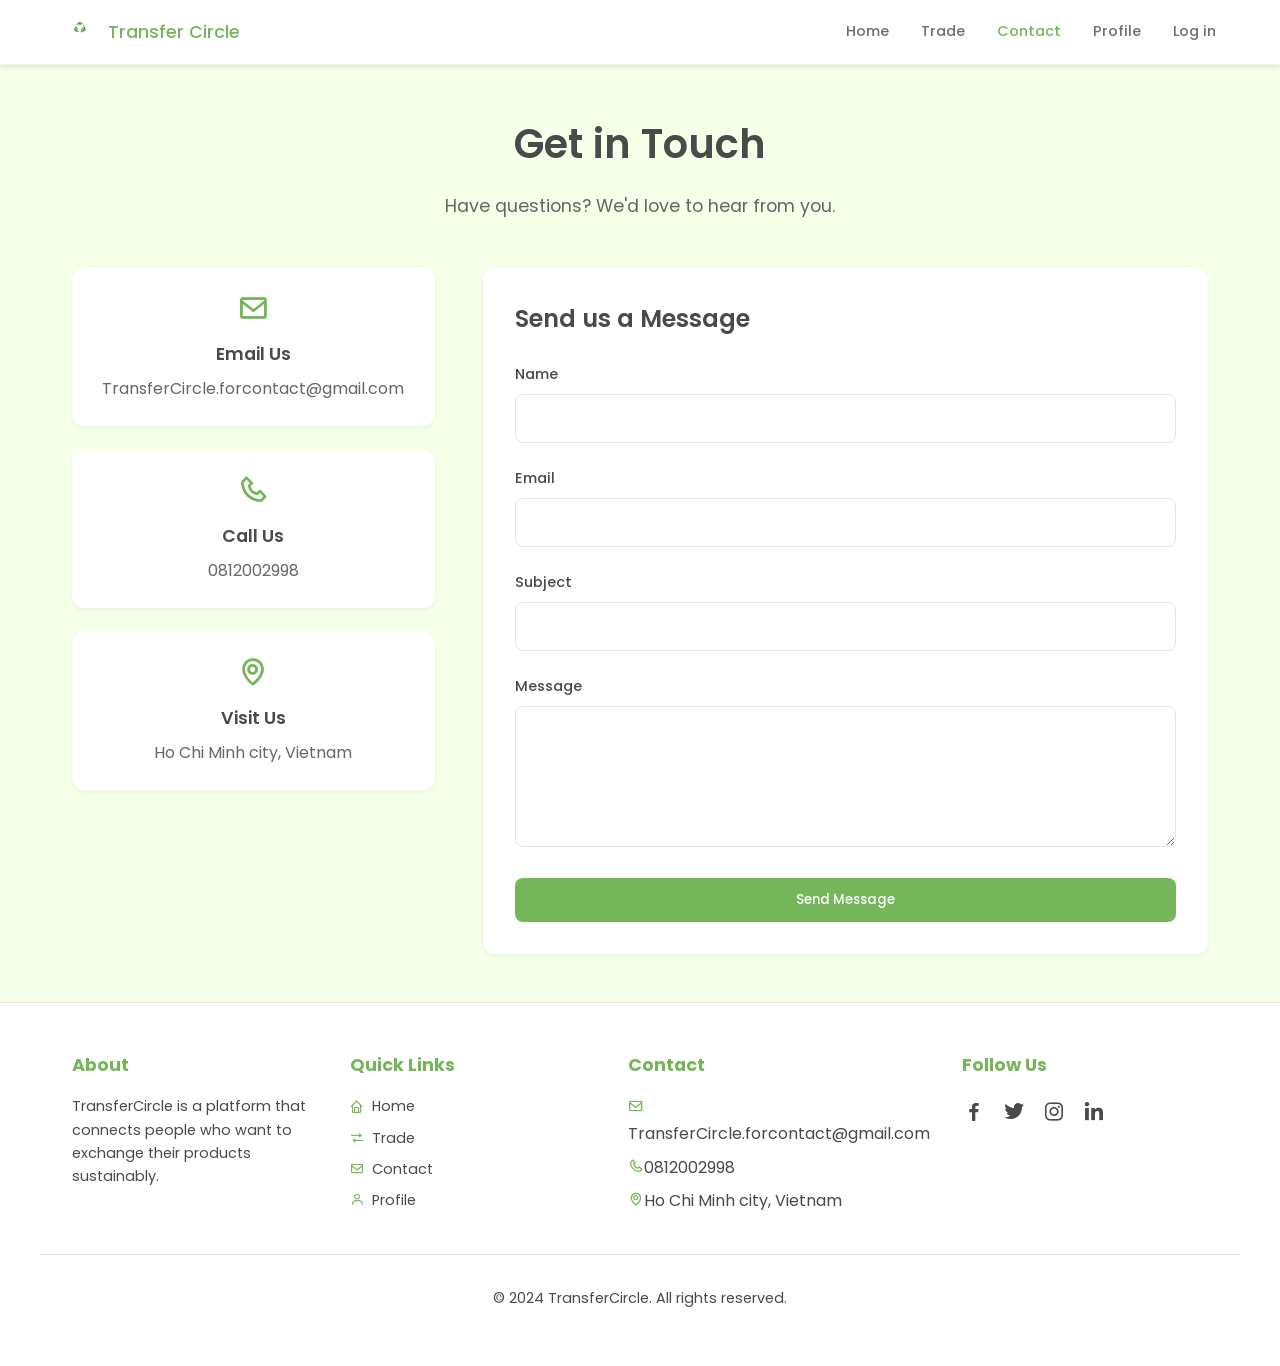
==== Main/Contact/Contact.html @ e730a710 "Add files via upload" ====
<!DOCTYPE html>
<html lang="en">
<head>
    <meta charset="UTF-8">
    <meta name="viewport" content="width=device-width, initial-scale=1.0">
    <title>Contact - TransferCircle</title>
    <link rel="stylesheet" href="Contact.css">
    <link href='https://unpkg.com/boxicons@2.1.4/css/boxicons.min.css' rel='stylesheet'>
    <link rel="preconnect" href="https://fonts.googleapis.com">
    <link rel="preconnect" href="https://fonts.gstatic.com" crossorigin>
    <link href="https://fonts.googleapis.com/css2?family=Poppins:wght@300;400;500;600;700&display=swap" rel="stylesheet">
    <link rel="icon" type="image/png" href="../Image/logo.png">
    <link rel="icon" type="image/png" href="../Image/Green Organic Illustrative Zero Waste Recycle logo 1.png">
</head>
<body>
    <div class="container">
        <header>
            <a href="../MainPage/Main.html" class="logo">
                <img src="../Image/Green Organic Illustrative Zero Waste Recycle logo 1.png" alt="Logo" class="logo-img">
                <span>Transfer Circle</span>
            </a>
            <nav class="navbar">
                <a href="../MainPage/Main.html">Home</a>
                <a href="../Trade/Trade.html">Trade</a>
                <a href="Contact.html" class="active">Contact</a>
                <a href="../Profile/Profile.html">Profile</a>
                <a href="../Login/Login.html">Log in</a>
            </nav>
        </header>

        <main class="contact-content">
            <section class="contact-header">
                <h1>Get in Touch</h1>
                <p>Have questions? We'd love to hear from you.</p>
            </section>

            <div class="contact-container">
                <section class="contact-info">
                    <div class="info-card">
                        <i class='bx bx-envelope'></i>
                        <h3>Email Us</h3>
                        <p>TransferCircle.forcontact@gmail.com</p>
                    </div>
                    <div class="info-card">
                        <i class='bx bx-phone'></i>
                        <h3>Call Us</h3>
                        <p>0812002998</p>
                    </div>
                    <div class="info-card">
                        <i class='bx bx-map'></i>
                        <h3>Visit Us</h3>
                        <p>Ho Chi Minh city, Vietnam</p>
                    </div>
                </section>

                <section class="contact-form">
                    <h2>Send us a Message</h2>
                    <form id="contactForm">
                        <div class="form-group">
                            <label for="name">Name</label>
                            <input type="text" id="name" name="name" required>
                        </div>
                        <div class="form-group">
                            <label for="email">Email</label>
                            <input type="email" id="email" name="email" required>
                        </div>
                        <div class="form-group">
                            <label for="subject">Subject</label>
                            <input type="text" id="subject" name="subject" required>
                        </div>
                        <div class="form-group">
                            <label for="message">Message</label>
                            <textarea id="message" name="message" rows="5" required></textarea>
                        </div>
                        <button type="submit" class="submit-btn">Send Message</button>
                    </form>
                </section>
            </div>
        </main>

        <footer>
            <div class="footer-content">
                <div class="footer-section">
                    <h3>About</h3>
                    <p>TransferCircle is a platform that connects people who want to exchange their products sustainably.</p>
                </div>
                <div class="footer-section">
                    <h3>Quick Links</h3>
                    <ul>
                        <li><a href="../MainPage/Main.html"><i class='bx bx-home'></i>Home</a></li>
                        <li><a href="../Trade/Trade.html"><i class='bx bx-transfer'></i>Trade</a></li>
                        <li><a href="Contact.html"><i class='bx bx-envelope'></i>Contact</a></li>
                        <li><a href="../Profile/Profile.html"><i class='bx bx-user'></i>Profile</a></li>
                    </ul>
                </div>
                <div class="footer-section" id="contact-info">
                    <h3>Contact</h3>
                    <ul>
                        <li><i class='bx bx-envelope'></i>TransferCircle.forcontact@gmail.com</li>
                        <li><i class='bx bx-phone'></i>0812002998</li>
                        <li><i class='bx bx-map'></i>Ho Chi Minh city, Vietnam</li>
                    </ul>
                </div>
                <div class="footer-section">
                    <h3>Follow Us</h3>
                    <div class="social-icons">
                        <a href="#"><i class='bx bxl-facebook'></i></a>
                        <a href="#"><i class='bx bxl-twitter'></i></a>
                        <a href="#"><i class='bx bxl-instagram'></i></a>
                        <a href="#"><i class='bx bxl-linkedin'></i></a>
                    </div>
                </div>
            </div>
            <div class="footer-bottom">
                <p>&copy; 2024 TransferCircle. All rights reserved.</p>
            </div>
        </footer>
    </div>

    <script>
        // Header scroll behavior
        let lastScroll = 0;
        const header = document.querySelector('header');

        window.addEventListener('scroll', () => {
            const currentScroll = window.pageYOffset;
            if (currentScroll > lastScroll) {
                header.classList.add('header--hidden');
            } else {
                header.classList.remove('header--hidden');
            }
            lastScroll = currentScroll;
        });

        // Form handling
        const contactForm = document.getElementById('contactForm');

        contactForm.addEventListener('submit', async (event) => {
            event.preventDefault();

            const formData = {
                name: document.getElementById('name').value,
                email: document.getElementById('email').value,
                subject: document.getElementById('subject').value,
                message: document.getElementById('message').value
            };

            try {
                const response = await fetch('http://127.0.0.1:5000/api/contact', {
                    method: 'POST',
                    headers: {
                        'Content-Type': 'application/json',
                    },
                    body: JSON.stringify(formData),
                });

                const result = await response.json();

                if (response.ok) {
                    alert('Message sent successfully!\n' + result.message);
                    contactForm.reset();
                } else {
                    alert('Failed to send message: \n' + (result.message || 'Unknown error'));
                }
            } catch (error) {
                console.error('Error submitting contact form:', error);
                alert('An error occurred while sending the message. Please try again later.');
            }
        });
    </script>
</body>
</html>
---- Main/Contact/Contact.css ----
* {
    margin: 0;
    padding: 0;
    box-sizing: border-box;
    font-family: 'Poppins', sans-serif;
}

:root {
    --primary-color: #76B65B;
    --secondary-color: #9FD485;
    --background-color: #F6FFE8;
    --text-color: #4A4A4A;
    --card-background: #FFFFFF;
}

body {
    background-color: var(--background-color);
    color: var(--text-color);
    line-height: 1.6;
}

/* Header Styles */
header {
    display: flex;
    justify-content: space-between;
    align-items: center;
    padding: 1rem 5%;
    background-color: var(--card-background);
    border-bottom: 1px solid rgba(0, 0, 0, 0.05);
    position: fixed;
    top: 0;
    left: 0;
    right: 0;
    z-index: 1000;
    box-shadow: 0 2px 4px rgba(0, 0, 0, 0.1);
    transition: transform 0.3s ease;
}

.header--hidden {
    transform: translateY(-100%);
}

.logo {
    display: flex;
    align-items: center;
    gap: 0.75rem;
    text-decoration: none;
}

.logo-img {
    width: 32px;
    height: 32px;
    object-fit: contain;
}

.logo span {
    color: var(--primary-color);
    font-size: 1.1rem;
    font-weight: 500;
}

.navbar {
    display: flex;
    gap: 2rem;
    align-items: center;
}

.navbar a {
    text-decoration: none;
    color: var(--text-color);
    font-weight: 500;
    font-size: 0.9rem;
    transition: all 0.3s ease;
    opacity: 0.8;
}

.navbar a:hover,
.navbar a.active {
    color: var(--primary-color);
    opacity: 1;
}

/* Contact Content Styles */
.contact-content {
    max-width: 1200px;
    margin: 7rem auto 3rem;
    padding: 0 2rem;
}

.contact-header {
    text-align: center;
    margin-bottom: 3rem;
    animation: fadeInUp 0.8s ease forwards;
}

.contact-header h1 {
    font-size: 2.5rem;
    font-weight: 600;
    color: var(--text-color);
    margin-bottom: 1rem;
}

.contact-header p {
    font-size: 1.1rem;
    color: #666;
}

.contact-container {
    display: grid;
    grid-template-columns: 1fr 2fr;
    gap: 3rem;
}

.contact-info {
    display: flex;
    flex-direction: column;
    gap: 1.5rem;
}

.info-card {
    background-color: var(--card-background);
    padding: 1.5rem;
    border-radius: 12px;
    box-shadow: 0 2px 4px rgba(0, 0, 0, 0.05);
    text-align: center;
    animation: scaleIn 0.6s ease forwards;
    opacity: 0;
    transition: all 0.3s ease;
}

.info-card:nth-child(1) { animation-delay: 0.2s; }
.info-card:nth-child(2) { animation-delay: 0.4s; }
.info-card:nth-child(3) { animation-delay: 0.6s; }

.info-card i {
    font-size: 2rem;
    color: var(--primary-color);
    margin-bottom: 1rem;
    transition: transform 0.3s ease;
}

.info-card:hover {
    transform: translateY(-5px);
    box-shadow: 0 8px 24px rgba(0, 0, 0, 0.1);
}

.info-card:hover i {
    transform: scale(1.2);
}

.info-card h3 {
    font-size: 1.1rem;
    font-weight: 600;
    color: var(--text-color);
    margin-bottom: 0.5rem;
}

.info-card p {
    color: #666;
}

.contact-form {
    background-color: var(--card-background);
    padding: 2rem;
    border-radius: 12px;
    box-shadow: 0 2px 4px rgba(0, 0, 0, 0.05);
    animation: slideInLeft 0.8s ease forwards;
}

.contact-form h2 {
    font-size: 1.5rem;
    font-weight: 600;
    color: var(--text-color);
    margin-bottom: 1.5rem;
}

.form-group {
    margin-bottom: 1.5rem;
}

.form-group label {
    display: block;
    font-size: 0.9rem;
    font-weight: 500;
    color: var(--text-color);
    margin-bottom: 0.5rem;
}

.form-group input,
.form-group textarea {
    width: 100%;
    padding: 0.75rem;
    border: 1px solid #E5E5E5;
    border-radius: 8px;
    font-size: 0.95rem;
    color: var(--text-color);
    transition: all 0.3s ease;
}

.form-group input:focus,
.form-group textarea:focus {
    outline: none;
    border-color: var(--primary-color);
    transform: translateY(-2px);
    box-shadow: 0 4px 12px rgba(118, 182, 91, 0.1);
}

.submit-btn {
    background-color: var(--primary-color);
    color: white;
    border: none;
    padding: 0.75rem 1.5rem;
    border-radius: 8px;
    font-weight: 500;
    cursor: pointer;
    transition: all 0.3s ease;
    width: 100%;
}

.submit-btn:hover {
    background-color: var(--secondary-color);
    transform: translateY(-2px);
    box-shadow: 0 4px 12px rgba(118, 182, 91, 0.2);
}

/* Footer Styles */
footer {
    padding: 3rem 0 1.5rem;
    border-top: 1px solid rgba(0, 0, 0, 0.1);
    background-color: var(--card-background);
}

.footer-content {
    display: grid;
    grid-template-columns: repeat(4, 1fr);
    gap: 2rem;
    max-width: 1200px;
    margin: 0 auto;
    padding: 0 2rem;
}

.footer-section h3 {
    color: var(--primary-color);
    margin-bottom: 1rem;
    font-size: 1.1rem;
}

.footer-section p {
    color: var(--text-color);
    font-size: 0.9rem;
    line-height: 1.6;
}

.footer-section ul {
    list-style: none;
}

.footer-section ul li {
    margin-bottom: 0.5rem;
}

.footer-section ul li a {
    color: var(--text-color);
    text-decoration: none;
    font-size: 0.9rem;
    transition: all 0.3s ease;
    display: flex;
    align-items: center;
    gap: 0.5rem;
}

.footer-section ul li a:hover {
    color: var(--primary-color);
    transform: translateX(5px);
}

.footer-section ul li i {
    color: var(--primary-color);
}

.footer-section .social-icons {
    display: flex;
    gap: 1rem;
}

.footer-section .social-icons a {
    color: var(--text-color);
    font-size: 1.5rem;
    transition: all 0.3s ease;
}

.footer-section .social-icons a:hover {
    color: var(--primary-color);
    transform: translateY(-5px);
}

.footer-bottom {
    text-align: center;
    padding-top: 2rem;
    border-top: 1px solid rgba(0, 0, 0, 0.1);
    max-width: 1200px;
    margin: 2rem auto 0;
    padding: 2rem;
}

.footer-bottom p {
    color: var(--text-color);
    font-size: 0.9rem;
}

/* Animations */
@keyframes fadeInUp {
    from {
        opacity: 0;
        transform: translateY(20px);
    }
    to {
        opacity: 1;
        transform: translateY(0);
    }
}

@keyframes scaleIn {
    from {
        opacity: 0;
        transform: scale(0.9);
    }
    to {
        opacity: 1;
        transform: scale(1);
    }
}

@keyframes slideInLeft {
    from {
        opacity: 0;
        transform: translateX(-20px);
    }
    to {
        opacity: 1;
        transform: translateX(0);
    }
}

/* Responsive Design */
@media (max-width: 768px) {
    header {
        padding: 1rem;
    }

    .contact-container {
        grid-template-columns: 1fr;
        gap: 2rem;
    }

    .contact-info {
        flex-direction: row;
        flex-wrap: wrap;
        justify-content: center;
    }

    .info-card {
        flex: 1;
        min-width: 250px;
    }

    .footer-content {
        grid-template-columns: repeat(2, 1fr);
        gap: 1.5rem;
    }
}

@media (max-width: 480px) {
    .contact-header h1 {
        font-size: 2rem;
    }

    .contact-info {
        flex-direction: column;
    }

    .info-card {
        min-width: 100%;
    }

    .footer-content {
        grid-template-columns: 1fr;
    }
}
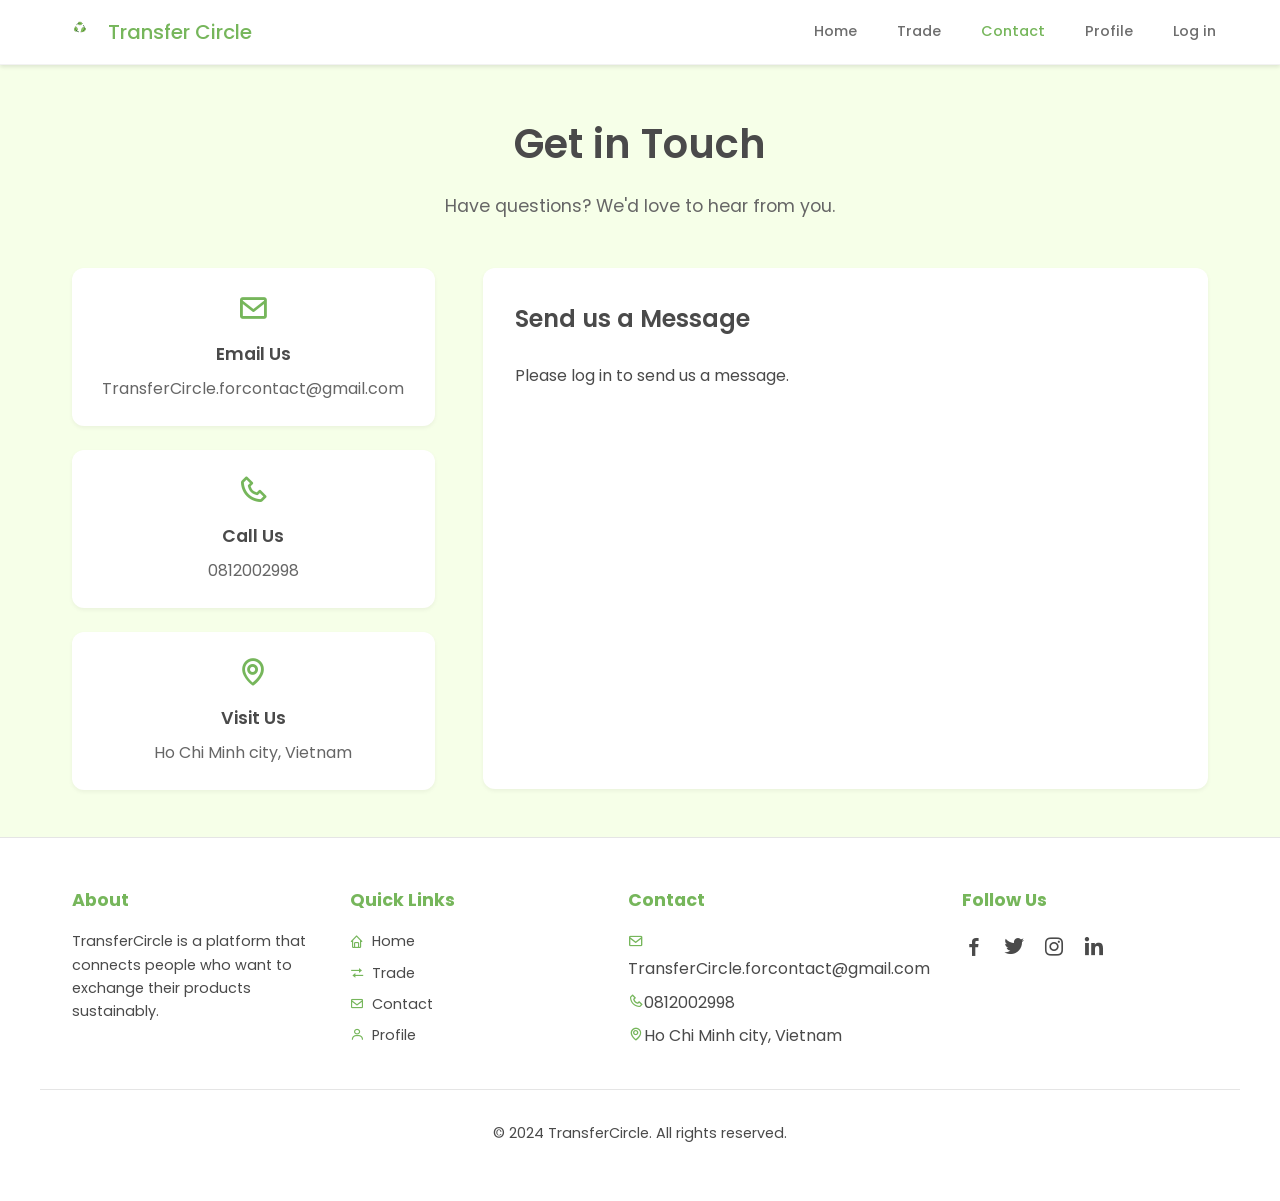
==== commit 9c864c46: "Add files via upload" ====
--- a/Main/Contact/Contact.html
+++ b/Main/Contact/Contact.html
@@ -9,7 +9,6 @@
     <link rel="preconnect" href="https://fonts.googleapis.com">
     <link rel="preconnect" href="https://fonts.gstatic.com" crossorigin>
     <link href="https://fonts.googleapis.com/css2?family=Poppins:wght@300;400;500;600;700&display=swap" rel="stylesheet">
-    <link rel="icon" type="image/png" href="../Image/logo.png">
     <link rel="icon" type="image/png" href="../Image/Green Organic Illustrative Zero Waste Recycle logo 1.png">
 </head>
 <body>
@@ -55,6 +54,10 @@
 
                 <section class="contact-form">
                     <h2>Send us a Message</h2>
+                    <!-- Login Prompt Message Area -->
+                    <div id="login-prompt-message">
+                        Please log in to send us a message.
+                    </div>
                     <form id="contactForm">
                         <div class="form-group">
                             <label for="name">Name</label>
@@ -75,6 +78,14 @@
                         <button type="submit" class="submit-btn">Send Message</button>
                     </form>
                 </section>
+
+                <!-- Export Button Section -->
+                <!-- <section class="export-section">
+                     <button class="export-btn" id="export-contacts-btn">
+                         <i class='bx bx-export'></i> Export messages to CSV
+                     </button>
+                </section> -->
+
             </div>
         </main>
 
@@ -117,56 +128,6 @@
         </footer>
     </div>
 
-    <script>
-        // Header scroll behavior
-        let lastScroll = 0;
-        const header = document.querySelector('header');
-
-        window.addEventListener('scroll', () => {
-            const currentScroll = window.pageYOffset;
-            if (currentScroll > lastScroll) {
-                header.classList.add('header--hidden');
-            } else {
-                header.classList.remove('header--hidden');
-            }
-            lastScroll = currentScroll;
-        });
-
-        // Form handling
-        const contactForm = document.getElementById('contactForm');
-
-        contactForm.addEventListener('submit', async (event) => {
-            event.preventDefault();
-
-            const formData = {
-                name: document.getElementById('name').value,
-                email: document.getElementById('email').value,
-                subject: document.getElementById('subject').value,
-                message: document.getElementById('message').value
-            };
-
-            try {
-                const response = await fetch('http://127.0.0.1:5000/api/contact', {
-                    method: 'POST',
-                    headers: {
-                        'Content-Type': 'application/json',
-                    },
-                    body: JSON.stringify(formData),
-                });
-
-                const result = await response.json();
-
-                if (response.ok) {
-                    alert('Message sent successfully!\n' + result.message);
-                    contactForm.reset();
-                } else {
-                    alert('Failed to send message: \n' + (result.message || 'Unknown error'));
-                }
-            } catch (error) {
-                console.error('Error submitting contact form:', error);
-                alert('An error occurred while sending the message. Please try again later.');
-            }
-        });
-    </script>
+    <script src="Contact.js"></script>
 </body>
 </html> 
--- a/Main/Contact/Contact.css
+++ b/Main/Contact/Contact.css
@@ -51,17 +51,18 @@
     width: 32px;
     height: 32px;
     object-fit: contain;
+    animation: rotate 4s linear infinite;
 }
 
 .logo span {
     color: var(--primary-color);
-    font-size: 1.1rem;
+    font-size: 1.25rem;
     font-weight: 500;
 }
 
 .navbar {
     display: flex;
-    gap: 2rem;
+    gap: 2.5rem;
     align-items: center;
 }
 
@@ -386,4 +387,51 @@
     .footer-content {
         grid-template-columns: 1fr;
     }
-} +} 
+
+@keyframes rotate {
+    0% {
+        transform: rotate(0deg);
+    }
+    100% {
+        transform: rotate(360deg);
+    }
+    from {
+        transform: rotate(0deg);
+    }
+    to {
+        transform: rotate(360deg);
+    }
+}
+
+/* Export Button Styling */
+.export-section {
+    text-align: center;
+    margin-top: 2rem;
+    padding-bottom: 2rem;
+}
+
+.export-btn {
+    background-color: var(--button-primary, #689F38); /* Use primary button color or default */
+    color: white;
+    padding: 12px 25px;
+    border: none;
+    border-radius: 8px;
+    font-size: 1rem;
+    font-weight: 500;
+    cursor: pointer;
+    transition: all 0.3s ease;
+    display: inline-flex; /* Align icon and text */
+    align-items: center;
+    gap: 0.5rem;
+}
+
+.export-btn i {
+    font-size: 1.2rem;
+}
+
+.export-btn:hover {
+    background-color: var(--button-hover, #7CB342); /* Use hover color or default */
+    transform: translateY(-2px);
+    box-shadow: 0 4px 12px rgba(104, 159, 56, 0.2);
+}
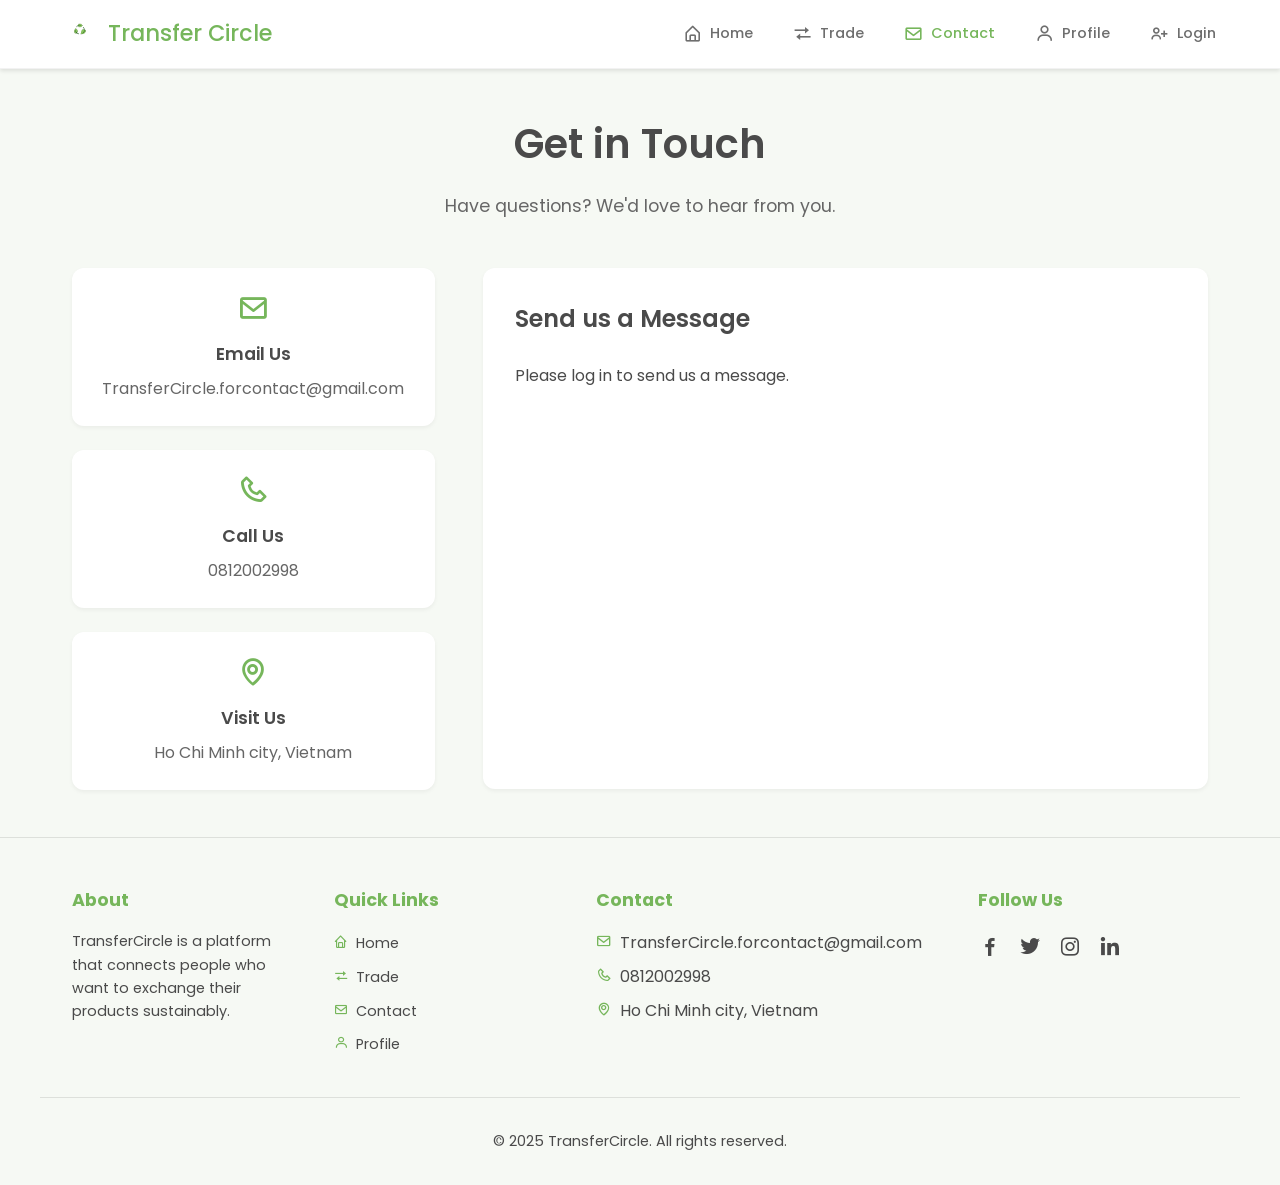
==== commit faae19f2: "deploy" ====
--- a/Main/Contact/Contact.html
+++ b/Main/Contact/Contact.html
@@ -14,16 +14,19 @@
 <body>
     <div class="container">
         <header>
-            <a href="../MainPage/Main.html" class="logo">
+            <a class="logo">
                 <img src="../Image/Green Organic Illustrative Zero Waste Recycle logo 1.png" alt="Logo" class="logo-img">
                 <span>Transfer Circle</span>
             </a>
+            <div class="menu-btn">
+                <i class='bx bx-menu'></i>
+            </div>
             <nav class="navbar">
-                <a href="../MainPage/Main.html">Home</a>
-                <a href="../Trade/Trade.html">Trade</a>
-                <a href="Contact.html" class="active">Contact</a>
-                <a href="../Profile/Profile.html">Profile</a>
-                <a href="../Login/Login.html">Log in</a>
+                <a href="../index.html"><i class='bx bx-home-alt'></i>Home</a>
+                <a href="../Trade/Trade.html"><i class='bx bx-transfer'></i>Trade</a>
+                <a href="Contact.html" class="active"><i class='bx bx-envelope'></i>Contact</a>
+                <a href="../Profile/Profile.html"><i class='bx bx-user'></i>Profile</a>
+                <a href="../Login/Login.html"><i class='bx bx-user-plus'></i>Login</a>
             </nav>
         </header>
 
@@ -98,7 +101,7 @@
                 <div class="footer-section">
                     <h3>Quick Links</h3>
                     <ul>
-                        <li><a href="../MainPage/Main.html"><i class='bx bx-home'></i>Home</a></li>
+                        <li><a href="../index.html"><i class='bx bx-home'></i>Home</a></li>
                         <li><a href="../Trade/Trade.html"><i class='bx bx-transfer'></i>Trade</a></li>
                         <li><a href="Contact.html"><i class='bx bx-envelope'></i>Contact</a></li>
                         <li><a href="../Profile/Profile.html"><i class='bx bx-user'></i>Profile</a></li>
@@ -123,11 +126,14 @@
                 </div>
             </div>
             <div class="footer-bottom">
-                <p>&copy; 2024 TransferCircle. All rights reserved.</p>
+                <p>&copy; 2025 TransferCircle. All rights reserved.</p>
             </div>
         </footer>
     </div>
 
+    <!-- Load config FIRST -->
+    <script src="../js/config.js"></script>
+    <!-- Then load the page-specific script -->
     <script src="Contact.js"></script>
 </body>
 </html> 
--- a/Main/Contact/Contact.css
+++ b/Main/Contact/Contact.css
@@ -8,7 +8,7 @@
 :root {
     --primary-color: #76B65B;
     --secondary-color: #9FD485;
-    --background-color: #F6FFE8;
+    --background-color: #F6F9F4;
     --text-color: #4A4A4A;
     --card-background: #FFFFFF;
 }
@@ -56,10 +56,30 @@
 
 .logo span {
     color: var(--primary-color);
-    font-size: 1.25rem;
+    font-size: 1.4rem;
     font-weight: 500;
 }
 
+/* Mobile Menu Button */
+.menu-btn {
+    display: none;
+    font-size: 1.8rem;
+    cursor: pointer;
+    color: var(--primary-color);
+    z-index: 1002;
+    border: none;
+    background: none;
+    padding: 0.5rem;
+}
+
+.menu-btn i {
+    font-size: 1.8rem;
+    display: block;
+}
+
+
+
+/* Navbar Styles */
 .navbar {
     display: flex;
     gap: 2.5rem;
@@ -73,6 +93,15 @@
     font-size: 0.9rem;
     transition: all 0.3s ease;
     opacity: 0.8;
+    /* Add properties for icon alignment */
+    display: flex;
+    align-items: center;
+    gap: 0.5rem;
+}
+
+/* Add rule for icons */
+.navbar a i {
+    font-size: 1.2rem;
 }
 
 .navbar a:hover,
@@ -210,9 +239,10 @@
     background-color: var(--primary-color);
     color: white;
     border: none;
-    padding: 0.75rem 1.5rem;
+    padding: 0.7rem 1.5rem;
     border-radius: 8px;
-    font-weight: 500;
+    font-weight: 600;
+    font-size: 1rem;
     cursor: pointer;
     transition: all 0.3s ease;
     width: 100%;
@@ -226,9 +256,9 @@
 
 /* Footer Styles */
 footer {
-    padding: 3rem 0 1.5rem;
+    padding: 3rem 0 0;
     border-top: 1px solid rgba(0, 0, 0, 0.1);
-    background-color: var(--card-background);
+    background-color: var(--background-color);
 }
 
 .footer-content {
@@ -246,6 +276,10 @@
     font-size: 1.1rem;
 }
 
+#contact-info {
+    min-width: 350px;
+}
+
 .footer-section p {
     color: var(--text-color);
     font-size: 0.9rem;
@@ -264,18 +298,15 @@
     color: var(--text-color);
     text-decoration: none;
     font-size: 0.9rem;
-    transition: all 0.3s ease;
-    display: flex;
-    align-items: center;
-    gap: 0.5rem;
+    transition: color 0.3s ease;
 }
 
 .footer-section ul li a:hover {
     color: var(--primary-color);
-    transform: translateX(5px);
 }
 
 .footer-section ul li i {
+    margin-right: 0.5rem;
     color: var(--primary-color);
 }
 
@@ -297,7 +328,6 @@
 
 .footer-bottom {
     text-align: center;
-    padding-top: 2rem;
     border-top: 1px solid rgba(0, 0, 0, 0.1);
     max-width: 1200px;
     margin: 2rem auto 0;
@@ -308,6 +338,7 @@
     color: var(--text-color);
     font-size: 0.9rem;
 }
+
 
 /* Animations */
 @keyframes fadeInUp {
@@ -344,11 +375,7 @@
 }
 
 /* Responsive Design */
-@media (max-width: 768px) {
-    header {
-        padding: 1rem;
-    }
-
+@media (max-width: 1025px) {
     .contact-container {
         grid-template-columns: 1fr;
         gap: 2rem;
@@ -362,7 +389,7 @@
 
     .info-card {
         flex: 1;
-        min-width: 250px;
+        min-width: 350px;
     }
 
     .footer-content {
@@ -371,6 +398,52 @@
     }
 }
 
+@media (max-width: 845px) {
+    .menu-btn {
+        display: block;
+    }
+
+    .navbar {
+        position: fixed;
+        top: 0;
+        left: -100%;
+        width: 50%;
+        height: 100vh;
+        background-color: var(--card-background);
+        flex-direction: column;
+        align-items: flex-start;
+        justify-content: flex-start;
+        gap: 1rem;
+        transition: left 0.3s ease;
+        z-index: 1001;
+        padding: 4rem 1rem 1rem;
+        box-shadow: 2px 0 5px rgba(0, 0, 0, 0.1);
+    }
+
+    .navbar.active {
+        left: 0;
+    }
+
+    .navbar a {
+        font-size: 1rem;
+        padding: 0.5rem 0.75rem;
+        width: 100%;
+        text-align: left;
+        justify-content: flex-start;
+        border-radius: 0.5rem;
+        transition: background-color 0.3s ease;
+    }
+
+    .navbar a:hover {
+        background-color: rgba(118, 182, 91, 0.1);
+    }
+
+    .navbar a i {
+        font-size: 1.2rem;
+        margin-right: 0.5rem;
+    }
+}
+
 @media (max-width: 480px) {
     .contact-header h1 {
         font-size: 2rem;
@@ -387,7 +460,11 @@
     .footer-content {
         grid-template-columns: 1fr;
     }
-} 
+
+    .navbar {
+        width: 80%;
+    }
+}
 
 @keyframes rotate {
     0% {
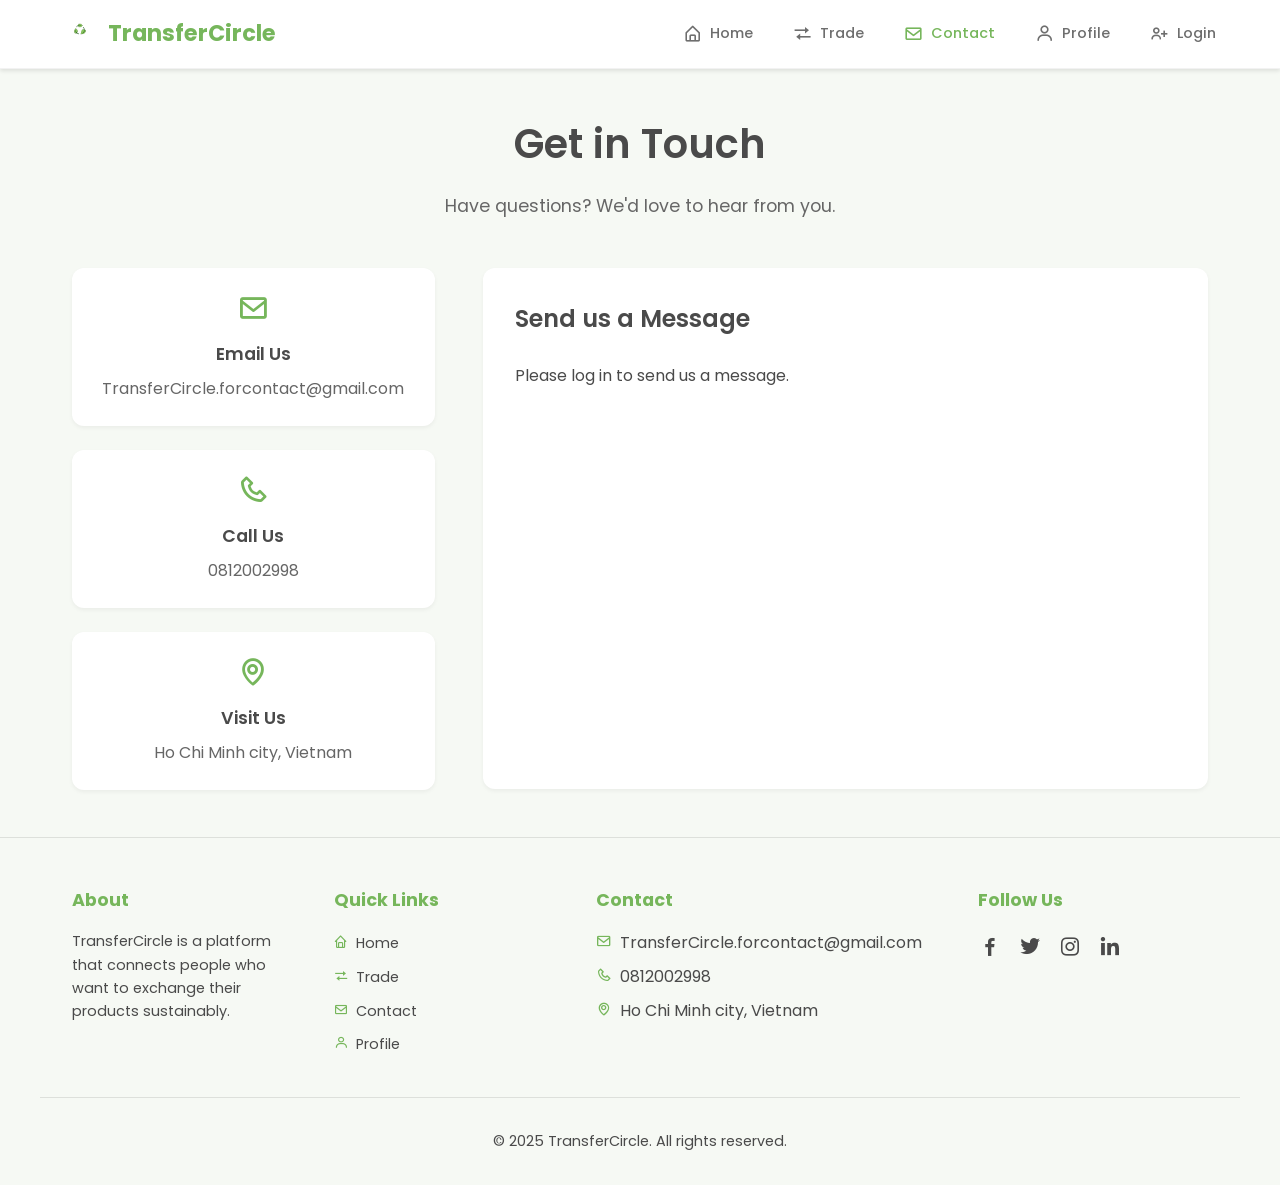
==== commit 10345d4e: "deploy" ====
--- a/Main/Contact/Contact.html
+++ b/Main/Contact/Contact.html
@@ -16,7 +16,7 @@
         <header>
             <a class="logo">
                 <img src="../Image/Green Organic Illustrative Zero Waste Recycle logo 1.png" alt="Logo" class="logo-img">
-                <span>Transfer Circle</span>
+                <span>TransferCircle</span>
             </a>
             <div class="menu-btn">
                 <i class='bx bx-menu'></i>
--- a/Main/Contact/Contact.css
+++ b/Main/Contact/Contact.css
@@ -57,7 +57,7 @@
 .logo span {
     color: var(--primary-color);
     font-size: 1.4rem;
-    font-weight: 500;
+    font-weight: 700;
 }
 
 /* Mobile Menu Button */
@@ -462,7 +462,7 @@
     }
 
     .navbar {
-        width: 80%;
+        width: 60%;
     }
 }
 
